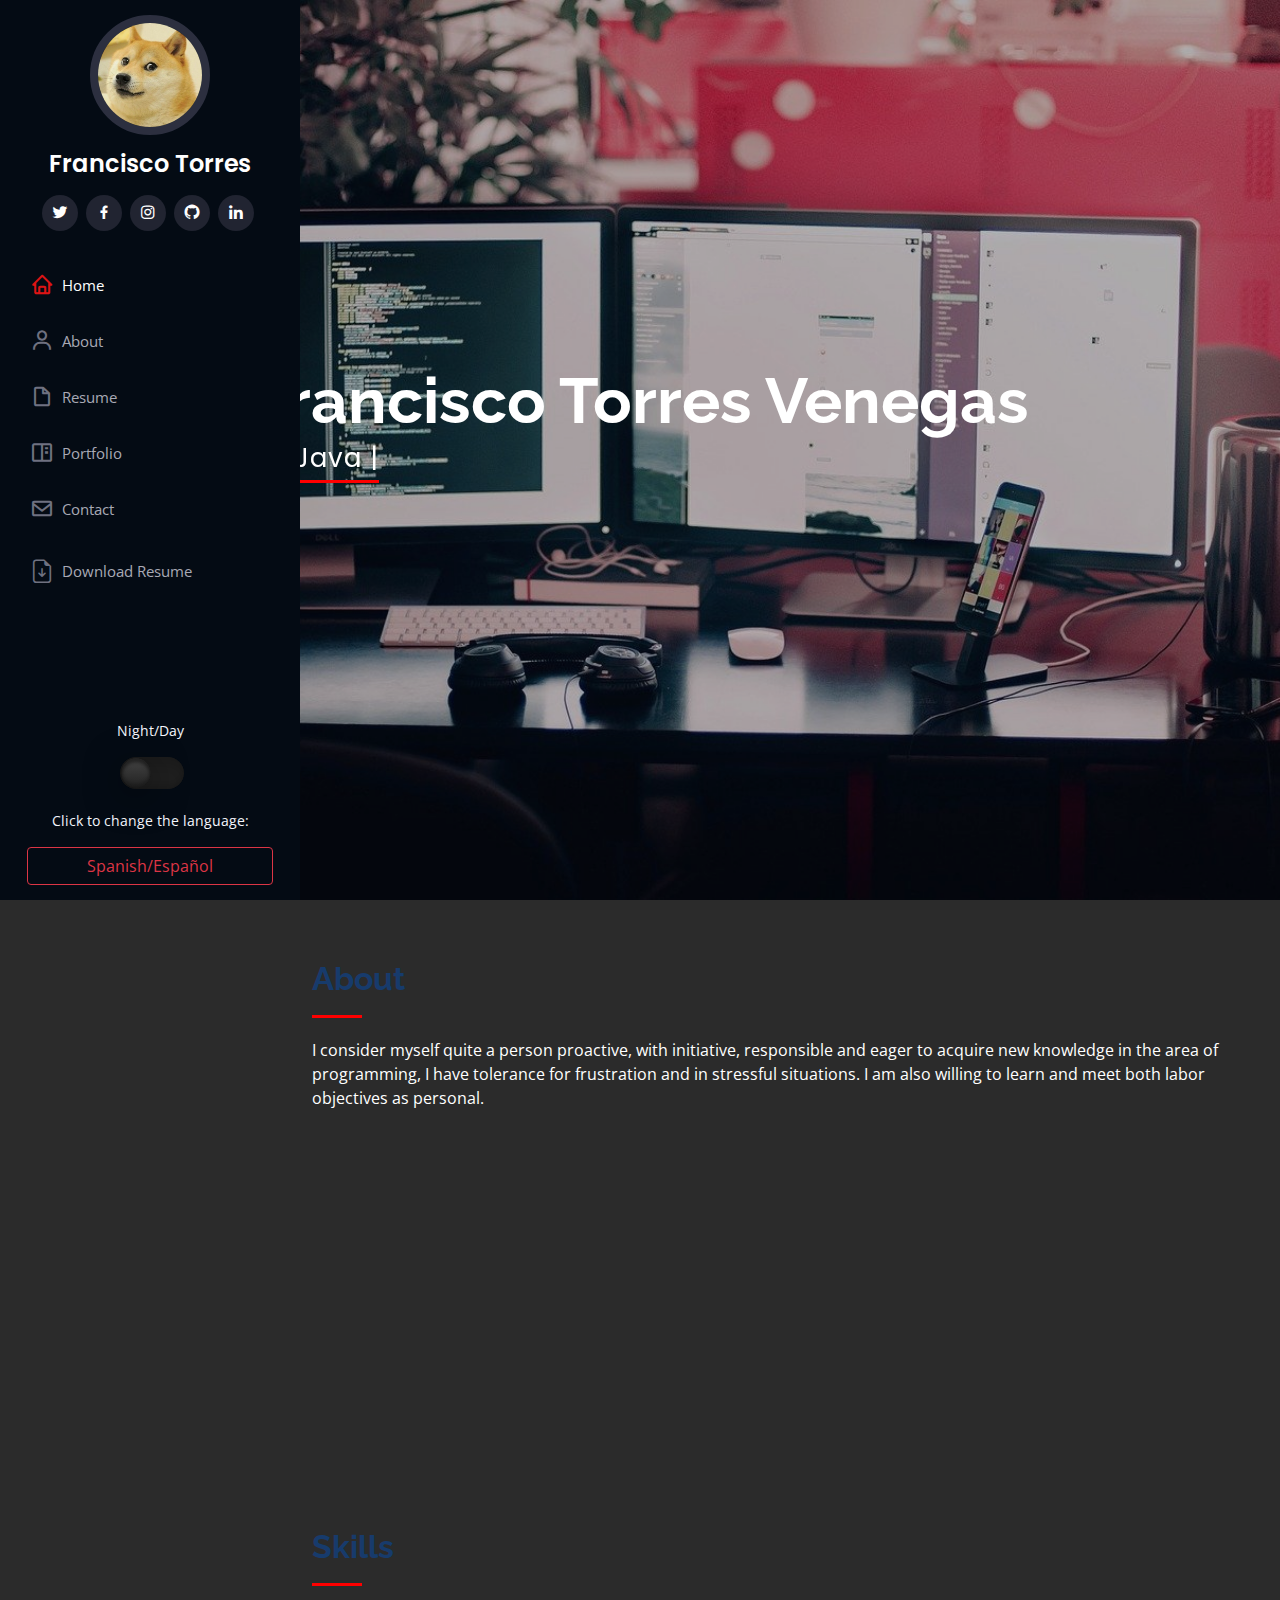
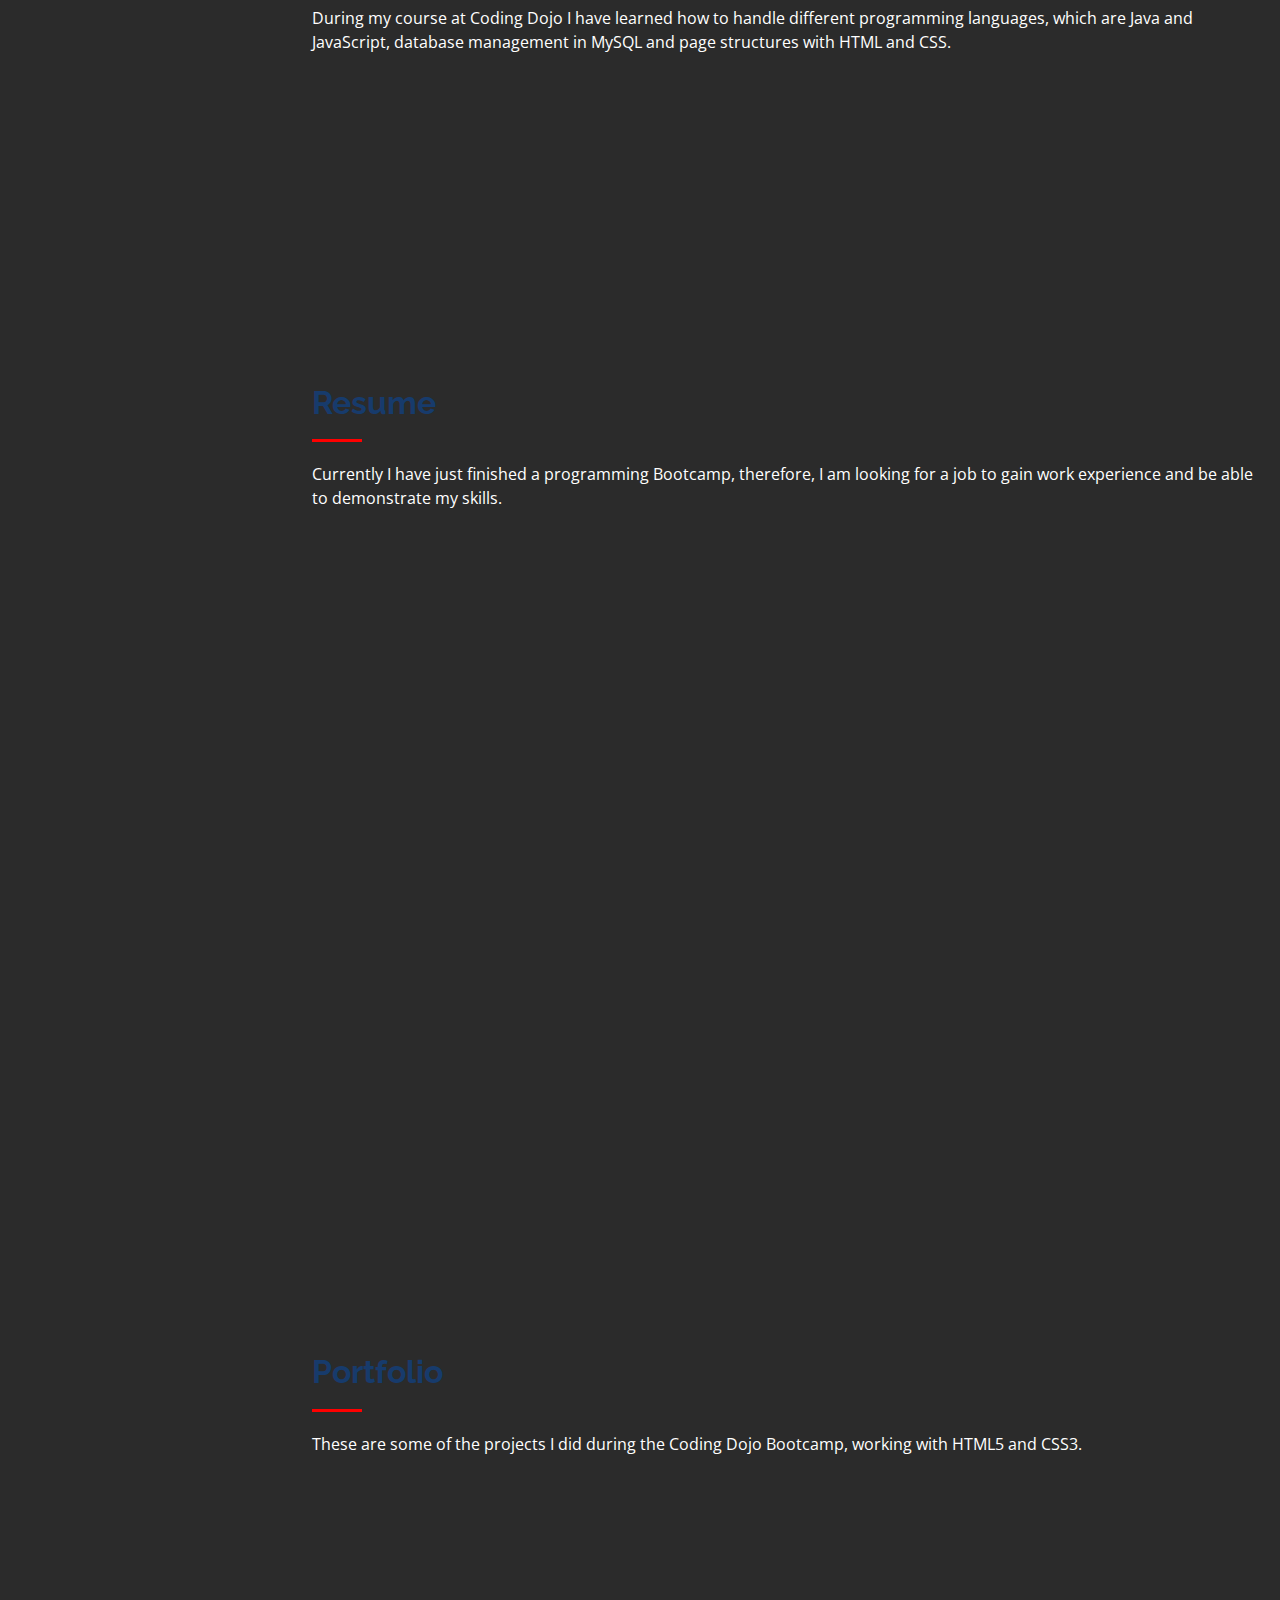
==== en/index.html @ bbfc33fe "Portafolio" ====
<!DOCTYPE html>
<html lang="en">

<head>
  <meta charset="utf-8">
  <meta content="width=device-width, initial-scale=1.0" name="viewport">

  <title>Portfolio</title>
  <meta content="" name="description">
  <meta content="" name="keywords">

  <!-- Favicons -->
  <link href="assets/img/1.png" rel="icon">
  <link href="assets/img/1.png" rel="apple-touch-icon">

  <!-- Google Fonts -->
  <link href="https://fonts.googleapis.com/css?family=Open+Sans:300,300i,400,400i,600,600i,700,700i|Raleway:300,300i,400,400i,500,500i,600,600i,700,700i|Poppins:300,300i,400,400i,500,500i,600,600i,700,700i" rel="stylesheet">

  <!-- Vendor CSS Files -->
  <link href="https://cdn.jsdelivr.net/npm/bootstrap@5.0.2/dist/css/bootstrap.min.css" rel="stylesheet" integrity="sha384-EVSTQN3/azprG1Anm3QDgpJLIm9Nao0Yz1ztcQTwFspd3yD65VohhpuuCOmLASjC" crossorigin="anonymous">
  <script src="https://cdn.jsdelivr.net/npm/bootstrap@5.0.2/dist/js/bootstrap.bundle.min.js" integrity="sha384-MrcW6ZMFYlzcLA8Nl+NtUVF0sA7MsXsP1UyJoMp4YLEuNSfAP+JcXn/tWtIaxVXM" crossorigin="anonymous"></script>
  <link href="assets/vendor/aos/aos.css" rel="stylesheet">
  <link href="assets/vendor/bootstrap/css/bootstrap.min.css" rel="stylesheet">
  <link href="assets/vendor/bootstrap-icons/bootstrap-icons.css" rel="stylesheet">
  <link href="assets/vendor/boxicons/css/boxicons.min.css" rel="stylesheet">
  <link href="assets/vendor/glightbox/css/glightbox.min.css" rel="stylesheet">
  <link href="assets/vendor/swiper/swiper-bundle.min.css" rel="stylesheet">

  <!-- Template Main CSS File -->
  <link href="assets/css/style.css" rel="stylesheet">

</head>

<body>

  <!-- ======= Mobile nav toggle button ======= -->
  <i class="bi bi-list mobile-nav-toggle d-xl-none"></i>

  <!-- ======= Header ======= -->
  <header id="header">
    <div class="d-flex flex-column">
      <div class="profile">
        <img src="assets/img/doge.jpg" alt="" class="img-fluid rounded-circle">
        <h1 class="text-light"><a href="#about">Francisco Torres</a></h1>
        <div class="social-links mt-3 text-center">
          <a target="_blank" href="https://twitter.com/Bastantesletras" class="twitter"><i class="bx bxl-twitter"></i></a>
          <a target="_blank" href="https://www.facebook.com/torres.franciscoo/" class="facebook"><i class="bx bxl-facebook"></i></a>
          <a target="_blank" href="https://www.instagram.com/panch0.o/" class="instagram"><i class="bx bxl-instagram"></i></a>
          <a target="_blank" href="https://github.com/TorresFrancisco" class="github"><i class="bx bxl-github"></i></a>
          <a target="_blank" href="https://www.linkedin.com/in/francisco-torres-venegas-366a89211/" class="linkedin"><i class="bx bxl-linkedin"></i></a>
        </div>
      </div>

      <nav id="navbar" class="nav-menu navbar">
        <ul>
          <li><a href="#hero" class="nav-link scrollto active"><i class="bx bx-home"></i> <span>Home</span></a></li>
          <li><a href="#about" class="nav-link scrollto"><i class="bx bx-user"></i> <span>About</span></a></li>
          <li><a href="#resume" class="nav-link scrollto"><i class="bx bx-file-blank"></i> <span>Resume</span></a></li>
          <li><a href="#portfolio" class="nav-link scrollto"><i class="bx bx-book-content"></i> <span>Portfolio</span></a></li>
          <li><a href="#contact" class="nav-link scrollto"><i class="bx bx-envelope"></i> <span>Contact</span></a></li>
          <li><a download href="assets/cv/Francisco_Torres_CV.pdf" target="_blank"><i class="bi bi-file-earmark-arrow-down"></i> <span>Download Resume</span></a></li>
        </ul>
      </nav><!-- .nav-menu -->
    </div>
  </header><!-- End Header -->

  <!-- ======= Hero Section ======= -->
  <section id="hero" class="d-flex flex-column justify-content-center align-items-center">
    <div class="hero-container" data-aos="fade-in">
      <h1>Francisco Torres Venegas</h1>
      <p>I'm <span class="typed" data-typed-items="Java Developer "></span></p>
    </div>
  </section><!-- End Hero -->

  <main id="main">

    <!-- ======= About Section ======= -->
    <section id="about" class="about">
      <div class="container">

        <div class="section-title">
          <h2>About</h2>
          <p>I consider myself quite a person
            proactive, with initiative, responsible and
            eager to acquire new
            knowledge in the area of
            programming, I have tolerance for
            frustration and in stressful situations.
            I am also willing to learn and
            meet both labor objectives
            as personal.
            </p>
        </div>

        <div class="row">
          <div class="col-lg-4" data-aos="fade-right">
            <img src="assets/img/perfil.jpg" class="img-fluid" alt="">
          </div>
          <div class="col-lg-8 pt-4 pt-lg-0 content" data-aos="fade-left">
            <h3>Junior Full Stack Java Developer</h3>
            <div class="row">
              <div class="col-lg-6">
                <ul>
                  <li><i class="bi bi-chevron-right"></i> <strong>Birthday:</strong> <span>19 November 1996</span></li>
                  <li><i class="bi bi-chevron-right"></i> <strong>Phone:</strong> <span>+569 9452 2660</span></li>
                  <li><i class="bi bi-chevron-right"></i> <strong>City:</strong> <span>Concepción, Chile</span></li>
                </ul>
              </div>
              <div class="col-lg-6">
                <ul>
                  <li><i class="bi bi-chevron-right"></i> <strong>Age:</strong> <span>24</span></li>
                  <li><i class="bi bi-chevron-right"></i> <strong>Degree:</strong> <span>Junior</span></li>
                  <li><i class="bi bi-chevron-right"></i> <strong>Email:</strong> <span>96franciscotorres@gmail.com</span></li>
                </ul>
              </div>
            </div>
            <p>
              One of my main goals is to be part of
              a company where I can develop as
              programmer, put my knowledge into practice
              and grow in the professional and personal area, which
              give me opportunities and tools
              necessary to be able to achieve all my goals
              future.
            </p>
          </div>
        </div>

      </div>
    </section><!-- End About Section -->

    <!-- ======= Skills Section ======= -->
    <section id="skills" class="skills section-bg">
      <div class="container">

        <div class="section-title">
          <h2>Skills</h2>
          <p>During my course at Coding Dojo I have learned how to handle different programming languages, which are Java and JavaScript, database management in MySQL and page structures with HTML and CSS.</p>
        </div>

        <div class="row skills-content">

          <div class="col-lg-6" data-aos="fade-up">

            <div class="progress">
              <span class="skill">HTML <i class="val">75%</i></span>
              <div class="progress-bar-wrap">
                <div class="progress-bar" role="progressbar" aria-valuenow="75" aria-valuemin="0" aria-valuemax="100"></div>
              </div>
            </div>

            <div class="progress">
              <span class="skill">CSS <i class="val">75%</i></span>
              <div class="progress-bar-wrap">
                <div class="progress-bar" role="progressbar" aria-valuenow="75" aria-valuemin="0" aria-valuemax="100"></div>
              </div>
            </div>

            <div class="progress">
              <span class="skill">MySQL <i class="val">75%</i></span>
              <div class="progress-bar-wrap">
                <div class="progress-bar" role="progressbar" aria-valuenow="75" aria-valuemin="0" aria-valuemax="100"></div>
              </div>
            </div>
            
          </div>

          <div class="col-lg-6" data-aos="fade-up" data-aos-delay="100">

            <div class="progress">
              <span class="skill">JAVA <i class="val">70%</i></span>
              <div class="progress-bar-wrap">
                <div class="progress-bar" role="progressbar" aria-valuenow="70" aria-valuemin="0" aria-valuemax="100"></div>
              </div>
            </div>

            <div class="progress">
              <span class="skill">JavaScript <i class="val">30%</i></span>
              <div class="progress-bar-wrap">
                <div class="progress-bar" role="progressbar" aria-valuenow="30" aria-valuemin="0" aria-valuemax="100"></div>
              </div>
            </div>

          </div>

        </div>

      </div>
    </section><!-- End Skills Section -->

    <!-- ======= Resume Section ======= -->
    <section id="resume" class="resume">
      <div class="container">

        <div class="section-title">
          <h2>Resume</h2>
          <p>Currently I have just finished a programming Bootcamp, therefore, I am looking for a job to gain work experience and be able to demonstrate my skills.</p>
        </div>

        <div class="row">
          <div class="col-lg-6" data-aos="fade-up">
            <h3 class="resume-title">Sumary</h3>
            <div class="resume-item pb-0">
              <h4>Francisco Torres Venegas</h4>
              <p><em>Full Stack Java Developer</em></p>
              <ul>
                <li>Mulchén 154, Hualpén, Concepción, Chile</li>
                <li>(+569) 9452 2660</li>
                <li>96franciscotorres@gmail.com</li>
              </ul>
            </div>

            <h3 class="resume-title">Education</h3>
            <div class="resume-item">
              <h4>Java Full-Stack</h4>
              <h5>Mayo 2021</h5>
              <p><em>Coding Dojo</em></p>
              <p>
                At Coding Dojo I got to know JavaScript and deepened Java, I also learned to handle database management (MySQL) and HTML5 and CSS3 page structures.</p>
            </div>
            <div class="resume-item">
              <h4>Ingeniería Civil Informática (Incompleto).</h4>
              <h5>2016-2019</h5>
              <p><em>Universidad Autónoma de Chile, Santiago, Chile</em></p>
              <p>At the University I got to know the programming languages ​​C and Java for the first time.</p>
            </div>
          </div>
          <div class="col-lg-6" data-aos="fade-up" data-aos-delay="100">
          </div> 
        </div>

      </div>
    </section><!-- End Resume Section -->

    <!-- ======= Portfolio Section ======= -->
    <section id="portfolio" class="portfolio section-bg">
      <div class="container">

        <div class="section-title">
          <h2>Portfolio</h2>
          <p>These are some of the projects I did during the Coding Dojo Bootcamp, working with HTML5 and CSS3.</p>
        </div>

        <div class="row" data-aos="fade-up">
          <div class="col-lg-12 d-flex justify-content-center">
            <ul id="portfolio-flters">
              <li data-filter="*" class="filter-active">All</li>
              <li data-filter=".filter-app">App</li>
              <li data-filter=".filter-web">Web</li>
            </ul>
          </div>
        </div>

        <div class="row portfolio-container" data-aos="fade-up" data-aos-delay="100">

          <div class="col-lg-4 col-md-6 portfolio-item filter-web">
            <div class="portfolio-wrap">
              <img src="assets/img/portfolio/torresfrancisco.github.io_Bootstrap.png" class="img-fluid" alt="">
              <div class="portfolio-links">
                <a href="assets/img/portfolio/torresfrancisco.github.io_Bootstrap.png" data-gallery="portfolioGallery" class="portfolio-lightbox" title="Bootstrap"><i class="bx bx-plus"></i></a>
                <a href="https://torresfrancisco.github.io/Bootstrap/" target="_blank" title="More Details"><i class="bx bx-link"></i></a>
              </div>
            </div>
          </div>

          <div class="col-lg-4 col-md-6 portfolio-item filter-web">
            <div class="portfolio-wrap">
              <img src="assets/img/portfolio/torresfrancisco.github.io_MostrandoBloques_.png" class="img-fluid" alt="">
              <div class="portfolio-links">
                <a href="assets/img/portfolio/torresfrancisco.github.io_MostrandoBloques_.png" data-gallery="portfolioGallery" class="portfolio-lightbox" title="Display your Blocks!"><i class="bx bx-plus"></i></a>
                <a href="https://torresfrancisco.github.io/MostrandoBloques/" target="_blank" title="More Details"><i class="bx bx-link"></i></a>
              </div>
            </div>
          </div>

          <div class="col-lg-4 col-md-6 portfolio-item filter-web">
            <div class="portfolio-wrap">
              <img src="assets/img/portfolio/torresfrancisco.github.io_Portafolioooo_.png" class="img-fluid" alt="">
              <div class="portfolio-links">
                <a href="assets/img/portfolio/torresfrancisco.github.io_Portafolioooo_.png" data-gallery="portfolioGallery" class="portfolio-lightbox" title="Portfolio"><i class="bx bx-plus"></i></a>
                <a href="https://torresfrancisco.github.io/Portafolioooo/" target="_blank" title="More Details"><i class="bx bx-link"></i></a>
              </div>
            </div>
          </div>

          <div class="col-lg-4 col-md-6 portfolio-item filter-web">
            <div class="portfolio-wrap">
              <img src="assets/img/portfolio/torresfrancisco.github.io_Python_.png" class="img-fluid" alt="">
              <div class="portfolio-links">
                <a href="assets/img/portfolio/torresfrancisco.github.io_Python_.png" data-gallery="portfolioGallery" class="portfolio-lightbox" title="Python"><i class="bx bx-plus"></i></a>
                <a href="https://torresfrancisco.github.io/Python/" target="_blank" title="More Details"><i class="bx bx-link"></i></a>
              </div>
            </div>
          </div>

          <div class="col-lg-4 col-md-6 portfolio-item filter-web">
            <div class="portfolio-wrap">
              <img src="assets/img/portfolio/torresfrancisco.github.io_SimplementeResponsivo_.png" class="img-fluid" alt="">
              <div class="portfolio-links">
                <a href="assets/img/portfolio/torresfrancisco.github.io_SimplementeResponsivo_.png" data-gallery="portfolioGallery" class="portfolio-lightbox" title="Responsive Page"><i class="bx bx-plus"></i></a>
                <a href="https://torresfrancisco.github.io/SimplementeResponsivo/" target="_blank" title="More Details"><i class="bx bx-link"></i></a>
              </div>
            </div>
          </div>

          <div class="col-lg-4 col-md-6 portfolio-item filter-web">
            <div class="portfolio-wrap">
              <img src="assets/img/portfolio/torresfrancisco.github.io_Bootstrap2_.png" class="img-fluid" alt="">
              <div class="portfolio-links">
                <a href="assets/img/portfolio/torresfrancisco.github.io_Bootstrap2_.png" data-gallery="portfolioGallery" class="portfolio-lightbox" title="Bootstrap 2"><i class="bx bx-plus"></i></a>
                <a href="https://torresfrancisco.github.io/Bootstrap2/" title="More Details"><i class="bx bx-link"></i></a>
              </div>
            </div>
          </div>

          <div class="col-lg-4 col-md-6 portfolio-item filter-web">
            <div class="portfolio-wrap">
              <img src="assets/img/portfolio/torresfrancisco.github.io_Internet_.png" class="img-fluid" alt="">
              <div class="portfolio-links">
                <a href="assets/img/portfolio/torresfrancisco.github.io_Internet_.png" data-gallery="portfolioGallery" class="portfolio-lightbox" title="Internet"><i class="bx bx-plus"></i></a>
                <a href="https://torresfrancisco.github.io/Internet/" title="More Details"><i class="bx bx-link"></i></a>
              </div>
            </div>
          </div>

          <div class="col-lg-4 col-md-6 portfolio-item filter-web">
            <div class="portfolio-wrap">
              <img src="assets/img/portfolio/torresfrancisco.github.io_Prueba_.png" class="img-fluid" alt="">
              <div class="portfolio-links">
                <a href="assets/img/portfolio/torresfrancisco.github.io_Prueba_.png" data-gallery="portfolioGallery" class="portfolio-lightbox" title="Prueba"><i class="bx bx-plus"></i></a>
                <a href="https://torresfrancisco.github.io/Prueba/" title="More Details"><i class="bx bx-link"></i></a>
              </div>
            </div>
          </div>

          <div class="col-lg-4 col-md-6 portfolio-item filter-web">
            <div class="portfolio-wrap">
              <img src="assets/img/portfolio/torresfrancisco.github.io_TrazandoBloques_.png" class="img-fluid" alt="">
              <div class="portfolio-links">
                <a href="assets/img/portfolio/torresfrancisco.github.io_TrazandoBloques_.png" data-gallery="portfolioGallery" class="portfolio-lightbox" title="Trazando Bloques"><i class="bx bx-plus"></i></a>
                <a href="https://torresfrancisco.github.io/TrazandoBloques/" title="More Details"><i class="bx bx-link"></i></a>
              </div>
            </div>
          </div>

        </div>

      </div>
      
    </section><!-- End Portfolio Section -->

    <!-- ======= Contact Section ======= -->
    <section id="contact" class="contact">
      <div class="container">

        <div class="section-title">
          <h2>Contact</h2>
          <p></p>
        </div>

        <div class="row" data-aos="fade-in">

          <div class="col-lg-12 d-flex align-items-stretch">
            <div class="info">
              <div class="address">
                <i class="bi bi-geo-alt"></i>
                <h4>Location:</h4>
                <p>Mulchén 154, Hualpén, Concepción, Chile</p>
              </div>

              <div class="email">
                <i class="bi bi-envelope"></i>
                <h4>Email:</h4>
                <p>96franciscotorres@gmail.com</p>
              </div>

              <div class="phone">
                <i class="bi bi-phone"></i>
                <h4>Cellphone:</h4>
                <p>+569 9452 2660</p>
              </div>

            </div>
            
          </div>

          <iframe src="https://www.google.com/maps/embed?pb=!1m18!1m12!1m3!1d3194.6696773563403!2d-73.08189762635624!3d-36.802469552673756!2m3!1f0!2f0!3f0!3m2!1i1024!2i768!4f13.1!3m3!1m2!1s0x9669b583f4966fd7%3A0xf702325f30d34965!2zTXVsY2jDqW4gMTU0LCBIdWFscMOpbiwgQsOtbyBCw61v!5e0!3m2!1ses!2scl!4v1632937980129!5m2!1ses!2scl" frameborder="0" style="border:0; width: 100%; height: 290px;" allowfullscreen></iframe>
          

        </div>

      </div>
    </section><!-- End Contact Section -->
    <footer id="footer">
      <div class="container">
        <p style="text-align: center;">Night/Day</p>
        <div id="toggle">
          <i class="indicator"></i>
        </div>
        <br>
        <div class="change-language">
          <p style="text-align: center;">Click to change the language:</p>
          <a href="../index.html" type="button" class="btn btn-outline-danger d-flex justify-content-center align-items-center">Spanish/Español</a>
        </div>
      </div>
    </footer>

  </main><!-- End #main -->

  <a href="#" class="back-to-top d-flex align-items-center justify-content-center"><i class="bi bi-arrow-up-short"></i></a>

  <!-- Vendor JS Files -->
  <script src="assets/vendor/aos/aos.js"></script>
  <script src="assets/vendor/bootstrap/js/bootstrap.bundle.min.js"></script>
  <script src="assets/vendor/glightbox/js/glightbox.min.js"></script>
  <script src="assets/vendor/isotope-layout/isotope.pkgd.min.js"></script>
  <script src="assets/vendor/php-email-form/validate.js"></script>
  <script src="assets/vendor/purecounter/purecounter.js"></script>
  <script src="assets/vendor/swiper/swiper-bundle.min.js"></script>
  <script src="assets/vendor/typed.js/typed.min.js"></script>
  <script src="assets/vendor/waypoints/noframework.waypoints.js"></script>

  <!-- Template Main JS File -->
  <script src="assets/js/main.js"></script>

</body>

</html>
---- en/assets/css/style.css ----
/*--------------------------------------------------------------
# General
--------------------------------------------------------------*/
body {
  font-family: "Open Sans", sans-serif;
  color: white;
  background: #2b2b2b;
  transition: 0.5s; 
}
body.active{
  background: #f8f8f8;
  color: black;
}
a {
  color: #149ddd;
  text-decoration: none;
}

a:hover {
  color: red;
  text-decoration: none;
}

h1, h2, h3, h4, h5, h6 {
  font-family: "Raleway", sans-serif;
}

/*--------------------------------------------------------------
# Back to top button
--------------------------------------------------------------*/
.back-to-top {
  position: fixed;
  visibility: hidden;
  opacity: 0;
  right: 15px;
  bottom: 15px;
  z-index: 996;
  background: linear-gradient(red, blue);
  width: 60px;
  height: 60px;
  border-radius: 50px;
  transition: all 0.4s;
}
.back-to-top i {
  font-size: 28px;
  color: #fff;
  line-height: 0;
}
.back-to-top:hover {
  background: linear-gradient(purple, red);
  color: #fff;
}
.back-to-top.active {
  visibility: visible;
  opacity: 1;
}

/*--------------------------------------------------------------
# Header
--------------------------------------------------------------*/
#header {
  position: fixed;
  top: 0;
  left: 0;
  bottom: 0;
  width: 300px;
  transition: all ease-in-out 0.5s;
  z-index: 9997;
  transition: all 0.5s;
  padding: 0 15px;
  background: #040b14;
  overflow-y: auto;
}
#header .profile img {
  margin: 15px auto;
  display: block;
  width: 120px;
  border: 8px solid #2c2f3f;
}
#header .profile h1 {
  font-size: 24px;
  margin: 0;
  padding: 0;
  font-weight: 600;
  -moz-text-align-last: center;
  text-align-last: center;
  font-family: "Poppins", sans-serif;
}
#header .profile h1 a, #header .profile h1 a:hover {
  color: #fff;
  text-decoration: none;
}
#header .profile .social-links a {
  font-size: 18px;
  display: inline-block;
  background: #212431;
  color: #fff;
  line-height: 1;
  padding: 8px 0;
  margin-right: 4px;
  border-radius: 50%;
  text-align: center;
  width: 36px;
  height: 36px;
  transition: 0.3s;
}
#header .profile .social-links a:hover {
  background: #dd1414;
  color: #fff;
  text-decoration: none;
}

#main {
  margin-left: 300px;
}

@media (max-width: 1199px) {
  #header {
    left: -300px;
  }

  #main {
    margin-left: 0;
  }
}
#toggle{
  position: relative;
  display: block;
  left: 38%;
  width: 64px;
  height: 32px;
  border-radius: 32px;
  background: #222;
  transition: 0.5s;
  cursor: pointer;
  box-shadow: inset 0 8px 60px rgba(0, 0, 0, 0.1 ),
              inset 0 8px 8px rgba(0, 0, 0, 0.1 ),
              inset 0 -4px 4px rgba(0, 0, 0, 0.1 );
}
#toggle.active{
  background: #fff;
  box-shadow: inset 0 2px 60px rgba(0, 0, 0, 0.1 ),
              inset 0 2px 8px rgba(0, 0, 0, 0.1 ),
              inset 0 -4px 4px rgba(0, 0, 0, 0.05 );
}
#toggle .indicator{
  position: absolute;
  top: 0;
  left: 0;
  width: 32px;
  height: 32px;
  background: linear-gradient(to bottom, #444, #222);
  border-radius: 50%;
  transform: scale(0.9);
  box-shadow: 0 8px 40px rgba(0, 0, 0, 0.5 ),
              inset 0 4px 4px rgba(0, 0, 0, 0.5 ),
              inset 0 -4px 4px rgba(0, 0, 0, 0.2 );

}
#toggle.active .indicator{
  left: 32px;
  background: linear-gradient(to bottom, #eaeaea, #f9f9f9);
  box-shadow: 0 8px 40px rgba(0, 0, 0, 0.1 ),
              inset 0 4px 4px rgba(255, 255, 255, 1 ),
              inset 0 -4px 4px rgba(255, 255, 255, 1 );

}
/*--------------------------------------------------------------
# Navigation Menu
--------------------------------------------------------------*/
/* Desktop Navigation */
.nav-menu {
  padding: 30px 0 0 0;
}
.nav-menu * {
  margin: 0;
  padding: 0;
  list-style: none;
}
.nav-menu > ul > li {
  position: relative;
  white-space: nowrap;
}
.nav-menu a, .nav-menu a:focus {
  display: flex;
  align-items: center;
  color: #a8a9b4;
  padding: 12px 15px;
  margin-bottom: 8px;
  transition: 0.3s;
  font-size: 15px;
}
.nav-menu a i, .nav-menu a:focus i {
  font-size: 24px;
  padding-right: 8px;
  color: #6f7180;
}
.nav-menu a:hover, .nav-menu .active, .nav-menu .active:focus, .nav-menu li:hover > a {
  text-decoration: none;
  color: #fff;
}
.nav-menu a:hover i, .nav-menu .active i, .nav-menu .active:focus i, .nav-menu li:hover > a i {
  color: #dd1414;
}

/* Mobile Navigation */
.mobile-nav-toggle {
  position: fixed;
  right: 15px;
  top: 15px;
  z-index: 9998;
  border: 0;
  font-size: 24px;
  transition: all 0.4s;
  outline: none !important;
  background-color: red;
  color: #fff;
  width: 40px;
  height: 40px;
  display: inline-flex;
  align-items: center;
  justify-content: center;
  line-height: 0;
  border-radius: 50px;
  cursor: pointer;
}

.mobile-nav-active {
  overflow: hidden;
}
.mobile-nav-active #header {
  left: 0;
}

/*--------------------------------------------------------------
# Hero Section
--------------------------------------------------------------*/
#hero {
  width: 100%;
  height: 100vh;
  background: url("../img/desktop-1245714_1280.jpg") top center;
  background-size: cover;
}
#hero:before {
  content: "";
  background: rgba(5, 13, 24, 0.3);
  position: absolute;
  bottom: 0;
  top: 0;
  left: 0;
  right: 0;
  z-index: 1;
}
#hero .hero-container {
  position: relative;
  z-index: 2;
  min-width: 300px;
}
#hero h1 {
  margin: 0 0 10px 0;
  font-size: 64px;
  font-weight: 700;
  line-height: 56px;
  color: #fff;
}
#hero p {
  color: #fff;
  margin-bottom: 50px;
  font-size: 26px;
  font-family: "Poppins", sans-serif;
}
#hero p span {
  color: #fff;
  padding-bottom: 4px;
  letter-spacing: 1px;
  border-bottom: 3px solid red;
}
@media (min-width: 1024px) {
  #hero {
    background-attachment: fixed;
  }
}
@media (max-width: 768px) {
  #hero h1 {
    font-size: 28px;
    line-height: 36px;
  }
  #hero h2 {
    font-size: 18px;
    line-height: 24px;
    margin-bottom: 30px;
  }
}

/*--------------------------------------------------------------
# Sections General
--------------------------------------------------------------*/
section {
  padding: 60px 0;
  overflow: hidden;
}
.section-bg.active{
  background: #f8f8f8;
}
.section-bg {
  transition: 0.5s; 
  color: white or black;
}

.section-title {
  padding-bottom: 30px;
}
.section-title h2 {
  font-size: 32px;
  font-weight: bold;
  margin-bottom: 20px;
  padding-bottom: 20px;
  position: relative;
  color: #173b6c;
}
.section-title h2::after {
  content: "";
  position: absolute;
  display: block;
  width: 50px;
  height: 3px;
  background: red;
  bottom: 0;
  left: 0;
}
.section-title p {
  margin-bottom: 0;
}

/*--------------------------------------------------------------
# About
--------------------------------------------------------------*/
.about .content h3 {
  font-weight: 700;
  font-size: 26px;
  color: #173b6c;
}
.about .content ul {
  list-style: none;
  padding: 0;
}
.about .content ul li {
  margin-bottom: 20px;
  display: flex;
  align-items: center;
}
.about .content ul strong {
  margin-right: 10px;
}
.about .content ul i {
  font-size: 16px;
  margin-right: 5px;
  color: red;
  line-height: 0;
}
.about .content p:last-child {
  margin-bottom: 0;
}

/*--------------------------------------------------------------
# Skills
--------------------------------------------------------------*/
.skills .progress {
  height: 60px;
  display: block;
  background: none;
  border-radius: 0;
}
.skills .progress .skill {
  padding: 0;
  margin: 0 0 6px 0;
  text-transform: uppercase;
  display: block;
  font-weight: 600;
  font-family: "Poppins", sans-serif;
  color: #050d18;
}
.skills .progress .skill .val {
  float: right;
  font-style: normal;
}
.skills .progress-bar-wrap {
  background: #dce8f8;
  height: 10px;
}
.skills .progress-bar {
  width: 1px;
  height: 10px;
  transition: 0.9s;
  background-color: red;
}

/*--------------------------------------------------------------
# Resume
--------------------------------------------------------------*/
.resume .resume-title {
  font-size: 26px;
  font-weight: 700;
  margin-top: 20px;
  margin-bottom: 20px;
  color: #050d18;
}
.resume .resume-item {
  padding: 0 0 20px 20px;
  margin-top: -2px;
  border-left: 2px solid #1f5297;
  position: relative;
}
.resume .resume-item h4 {
  line-height: 18px;
  font-size: 18px;
  font-weight: 600;
  text-transform: uppercase;
  font-family: "Poppins", sans-serif;
  color: #050d18;
  margin-bottom: 10px;
}
.resume .resume-item h5 {
  font-size: 16px;
  background: #e4edf9;
  padding: 5px 15px;
  display: inline-block;
  font-weight: 600;
  margin-bottom: 10px;
  color: black;
}
.resume .resume-item ul {
  padding-left: 20px;
}
.resume .resume-item ul li {
  padding-bottom: 10px;
}
.resume .resume-item:last-child {
  padding-bottom: 0;
}
.resume .resume-item::before {
  content: "";
  position: absolute;
  width: 16px;
  height: 16px;
  border-radius: 50px;
  left: -9px;
  top: 0;
  background: #fff;
  border: 2px solid #1f5297;
}

/*--------------------------------------------------------------
# Portfolio
--------------------------------------------------------------*/
.portfolio .portfolio-item {
  margin-bottom: 30px;
}
.portfolio #portfolio-flters {
  padding: 0;
  margin: 0 auto 35px auto;
  list-style: none;
  text-align: center;
  background: #fff;
  border-radius: 50px;
  padding: 2px 15px;
}
.portfolio #portfolio-flters li {
  cursor: pointer;
  display: inline-block;
  padding: 10px 15px 8px 15px;
  font-size: 14px;
  font-weight: 600;
  line-height: 1;
  text-transform: uppercase;
  color: #272829;
  margin-bottom: 5px;
  transition: all 0.3s ease-in-out;
}
.portfolio #portfolio-flters li:hover, .portfolio #portfolio-flters li.filter-active {
  color: red;
}
.portfolio #portfolio-flters li:last-child {
  margin-right: 0;
}
.portfolio .portfolio-wrap {
  transition: 0.3s;
  position: relative;
  overflow: hidden;
  z-index: 1;
}
.portfolio .portfolio-wrap::before {
  content: "";
  background: rgba(255, 255, 255, 0.5);
  position: absolute;
  left: 0;
  right: 0;
  top: 0;
  bottom: 0;
  transition: all ease-in-out 0.3s;
  z-index: 2;
  opacity: 0;
}
.portfolio .portfolio-wrap .portfolio-links {
  opacity: 1;
  left: 0;
  right: 0;
  bottom: -60px;
  z-index: 3;
  position: absolute;
  transition: all ease-in-out 0.3s;
  display: flex;
  justify-content: center;
}
.portfolio .portfolio-wrap .portfolio-links a {
  color: #fff;
  font-size: 28px;
  text-align: center;
  background: rgba(221, 20, 20, 0.75);
  transition: 0.3s;
  width: 50%;
}
.portfolio .portfolio-wrap .portfolio-links a:hover {
  background: rgba(221, 20, 20, 0.95);
}
.portfolio .portfolio-wrap .portfolio-links a + a {
  border-left: 1px solid red;
}
.portfolio .portfolio-wrap:hover::before {
  top: 0;
  left: 0;
  right: 0;
  bottom: 0;
  opacity: 1;
}
.portfolio .portfolio-wrap:hover .portfolio-links {
  opacity: 1;
  bottom: 0;
}

/*--------------------------------------------------------------
# Portfolio Details
--------------------------------------------------------------*/
.portfolio-details {
  padding-top: 40px;
}
.portfolio-details .portfolio-details-slider img {
  width: 100%;
}
.portfolio-details .portfolio-details-slider .swiper-pagination {
  margin-top: 20px;
  position: relative;
}
.portfolio-details .portfolio-details-slider .swiper-pagination .swiper-pagination-bullet {
  width: 12px;
  height: 12px;
  background-color: #fff;
  opacity: 1;
  border: 1px solid red;
}
.portfolio-details .portfolio-details-slider .swiper-pagination .swiper-pagination-bullet-active {
  background-color: red;
}
.portfolio-details .portfolio-info {
  padding: 30px;
  box-shadow: 0px 0 30px rgba(5, 13, 24, 0.08);
}
.portfolio-details .portfolio-info h3 {
  font-size: 22px;
  font-weight: 700;
  margin-bottom: 20px;
  padding-bottom: 20px;
  border-bottom: 1px solid #eee;
}
.portfolio-details .portfolio-info ul {
  list-style: none;
  padding: 0;
  font-size: 15px;
}
.portfolio-details .portfolio-info ul li + li {
  margin-top: 10px;
}
.portfolio-details .portfolio-description {
  padding-top: 30px;
}
.portfolio-details .portfolio-description h2 {
  font-size: 26px;
  font-weight: 700;
  margin-bottom: 20px;
}
.portfolio-details .portfolio-description p {
  padding: 0;
}

/*--------------------------------------------------------------
# Contact
--------------------------------------------------------------*/
.contact {
  padding-bottom: 130px;
}
.contact .info {
  padding: 30px;
  background: #fff;
  width: 100%;
  box-shadow: 0 0 24px 0 rgba(0, 0, 0, 0.12);
}
.contact .info i {
  font-size: 20px;
  color: red;
  float: left;
  width: 44px;
  height: 44px;
  background: #dff3fc;
  display: flex;
  justify-content: center;
  align-items: center;
  border-radius: 50px;
  transition: all 0.3s ease-in-out;
}
.contact .info h4 {
  padding: 0 0 0 60px;
  font-size: 22px;
  font-weight: 600;
  margin-bottom: 5px;
  color: #050d18;
}
.contact .info p {
  padding: 0 0 10px 60px;
  margin-bottom: 20px;
  font-size: 14px;
  color: #173b6c;
}
.contact .info .email p {
  padding-top: 5px;
}
.contact .info .social-links {
  padding-left: 60px;
}
.contact .info .social-links a {
  font-size: 18px;
  display: inline-block;
  background: #333;
  color: #fff;
  line-height: 1;
  padding: 8px 0;
  border-radius: 50%;
  text-align: center;
  width: 36px;
  height: 36px;
  transition: 0.3s;
  margin-right: 10px;
}
.contact .info .social-links a:hover {
  background: red;
  color: #fff;
}
.contact .info .email:hover i, .contact .info .address:hover i, .contact .info .phone:hover i {
  background: red;
  color: #fff;
}

@-webkit-keyframes animate-loading {
  0% {
    transform: rotate(0deg);
  }
  100% {
    transform: rotate(360deg);
  }
}
@keyframes animate-loading {
  0% {
    transform: rotate(0deg);
  }
  100% {
    transform: rotate(360deg);
  }
}

/*--------------------------------------------------------------
# Breadcrumbs
--------------------------------------------------------------*/
.breadcrumbs {
  padding: 20px 0;
  background: #f9f9f9;
}
.breadcrumbs h2 {
  font-size: 26px;
  font-weight: 300;
}
.breadcrumbs ol {
  display: flex;
  flex-wrap: wrap;
  list-style: none;
  padding: 0;
  margin: 0;
  font-size: 15px;
}
.breadcrumbs ol li + li {
  padding-left: 10px;
}
.breadcrumbs ol li + li::before {
  display: inline-block;
  padding-right: 10px;
  color: #0e2442;
  content: "/";
}
@media (max-width: 768px) {
  .breadcrumbs .d-flex {
    display: block !important;
  }
  .breadcrumbs ol {
    display: block;
  }
  .breadcrumbs ol li {
    display: inline-block;
  }
}

/*--------------------------------------------------------------
# Footer
--------------------------------------------------------------*/
#footer {
  padding: 15px;
  color: #f4f6fd;
  font-size: 14px;
  position: fixed;
  left: 0;
  bottom: 0;
  width: 300px;
  z-index: 9999;
  background: #040b14;
}
#footer .copyright {
  text-align: center;
}
#footer .credits {
  padding-top: 5px;
  text-align: center;
  font-size: 13px;
  color: #eaebf0;
}
@media (max-width: 1199px) {
  #footer {
    position: static;
    width: auto;
    padding-right: 20px 15px;
  }
}
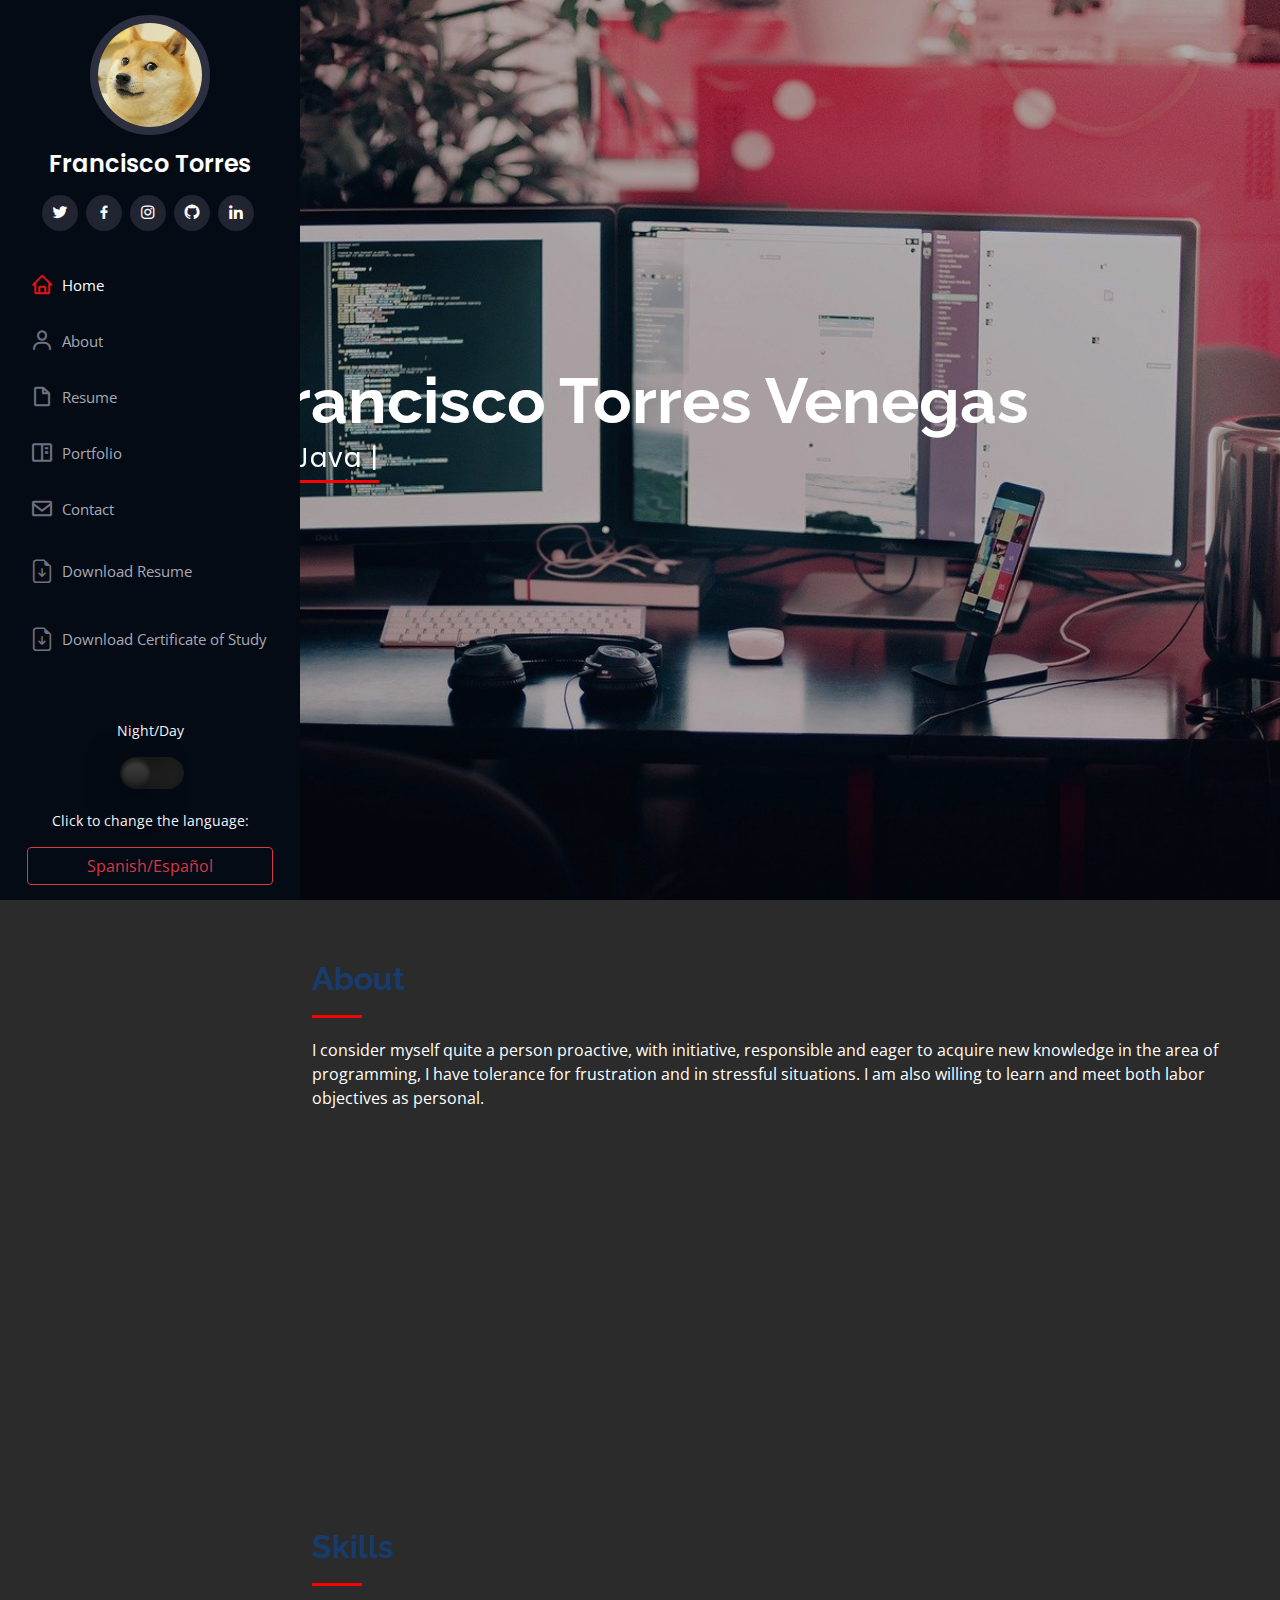
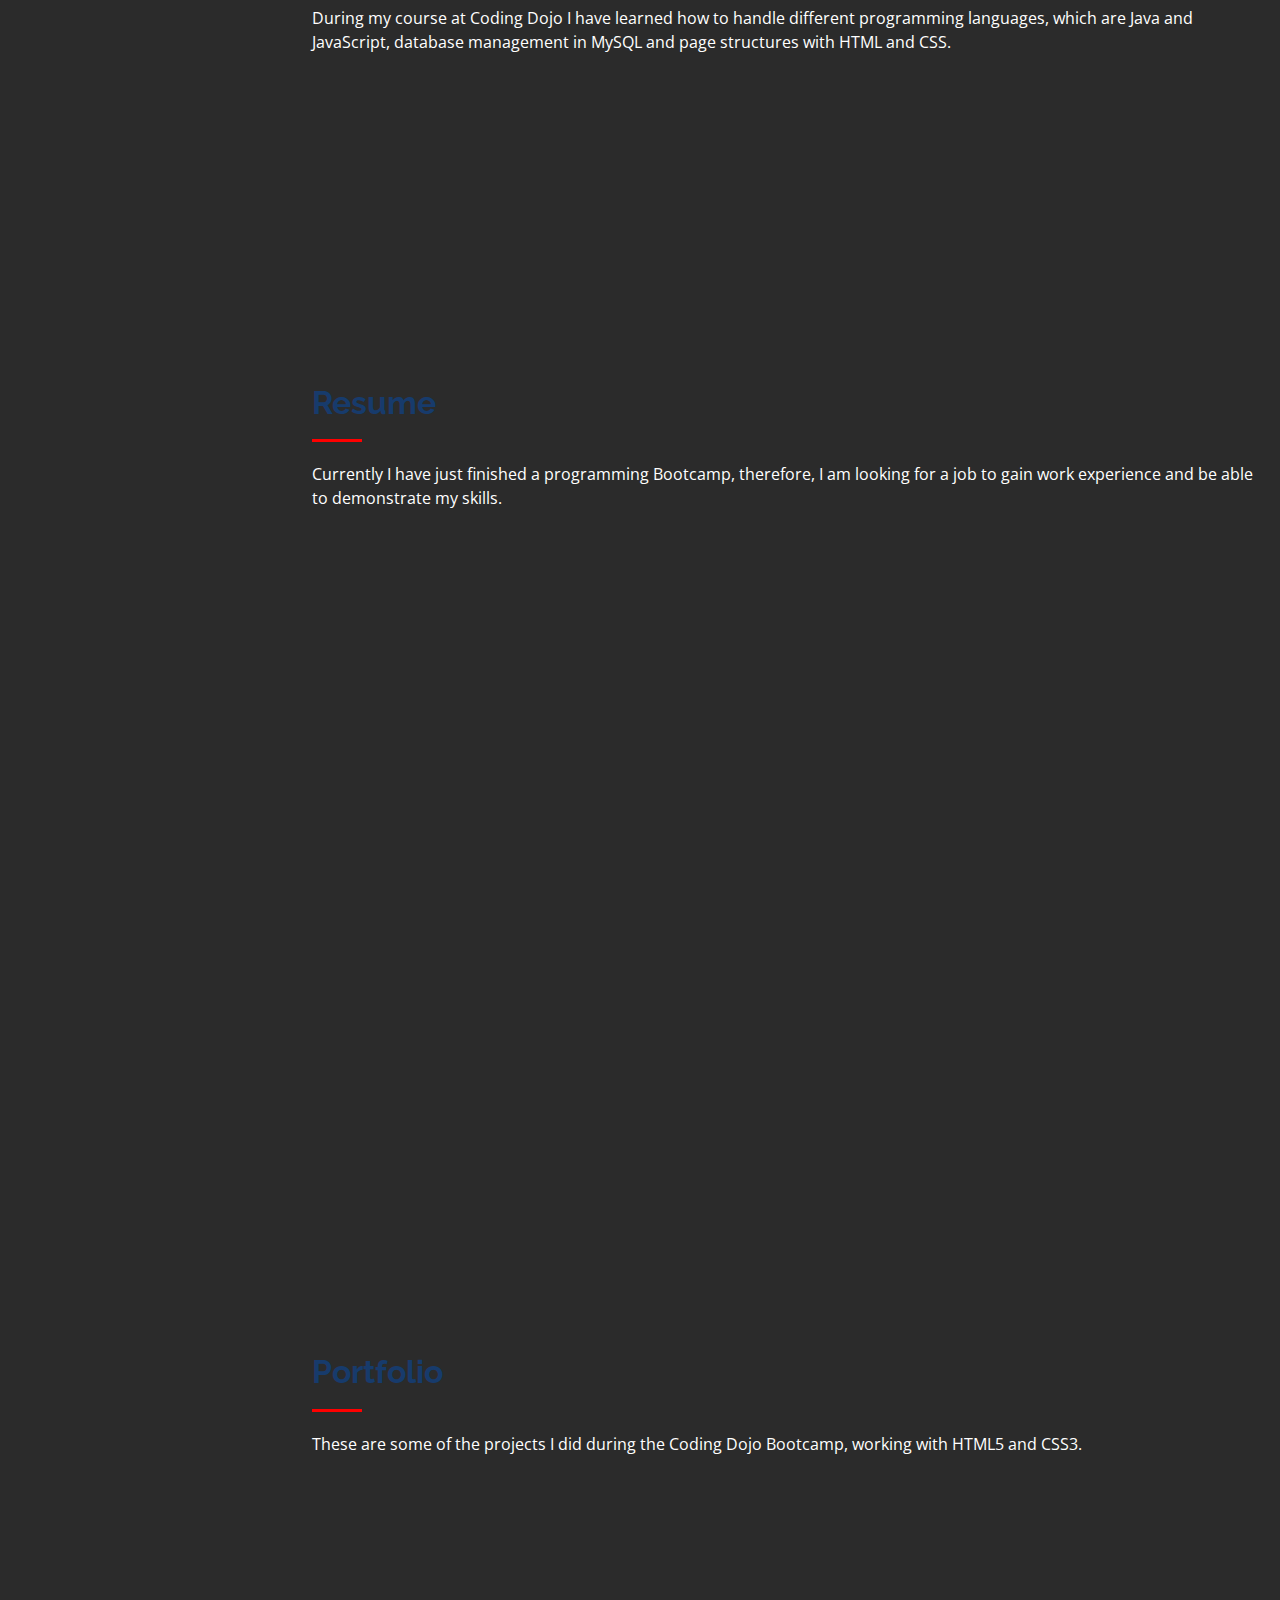
==== commit ff2c3646: "Update portafolio" ====
--- a/en/index.html
+++ b/en/index.html
@@ -59,6 +59,7 @@
           <li><a href="#portfolio" class="nav-link scrollto"><i class="bx bx-book-content"></i> <span>Portfolio</span></a></li>
           <li><a href="#contact" class="nav-link scrollto"><i class="bx bx-envelope"></i> <span>Contact</span></a></li>
           <li><a download href="assets/cv/Francisco_Torres_CV.pdf" target="_blank"><i class="bi bi-file-earmark-arrow-down"></i> <span>Download Resume</span></a></li>
+          <li><a download href="assets/Certificado/Diploma Francisco Torres - Accenture.pdf" target="_blank"><i class="bi bi-file-earmark-arrow-down"></i> <span>Download Certificate of Study</span></a></li>
         </ul>
       </nav><!-- .nav-menu -->
     </div>
@@ -103,7 +104,7 @@
                 <ul>
                   <li><i class="bi bi-chevron-right"></i> <strong>Birthday:</strong> <span>19 November 1996</span></li>
                   <li><i class="bi bi-chevron-right"></i> <strong>Phone:</strong> <span>+569 9452 2660</span></li>
-                  <li><i class="bi bi-chevron-right"></i> <strong>City:</strong> <span>Concepción, Chile</span></li>
+                  <li><i class="bi bi-chevron-right"></i> <strong>City:</strong> <span>Santiago, Chile</span></li>
                 </ul>
               </div>
               <div class="col-lg-6">
@@ -204,7 +205,7 @@
               <h4>Francisco Torres Venegas</h4>
               <p><em>Full Stack Java Developer</em></p>
               <ul>
-                <li>Mulchén 154, Hualpén, Concepción, Chile</li>
+                <li>Manuel Antonio Tocornal 601 Santiago, Santiago, Chile</li>
                 <li>(+569) 9452 2660</li>
                 <li>96franciscotorres@gmail.com</li>
               </ul>
@@ -365,7 +366,7 @@
               <div class="address">
                 <i class="bi bi-geo-alt"></i>
                 <h4>Location:</h4>
-                <p>Mulchén 154, Hualpén, Concepción, Chile</p>
+                <p>Manuel Antonio Tocornal 601 Santiago, Santiago, Chile</p>
               </div>
 
               <div class="email">
@@ -384,8 +385,8 @@
             
           </div>
 
-          <iframe src="https://www.google.com/maps/embed?pb=!1m18!1m12!1m3!1d3194.6696773563403!2d-73.08189762635624!3d-36.802469552673756!2m3!1f0!2f0!3f0!3m2!1i1024!2i768!4f13.1!3m3!1m2!1s0x9669b583f4966fd7%3A0xf702325f30d34965!2zTXVsY2jDqW4gMTU0LCBIdWFscMOpbiwgQsOtbyBCw61v!5e0!3m2!1ses!2scl!4v1632937980129!5m2!1ses!2scl" frameborder="0" style="border:0; width: 100%; height: 290px;" allowfullscreen></iframe>
-          
+          <iframe src="https://maps.google.com/maps?q=manuel%20antonio%20tocornal%20601%20santaigo&t=&z=17&ie=UTF8&iwloc=&output=embed" frameborder="0" style="border:0; width: 100%; height: 290px;" allowfullscreen></iframe>
+
 
         </div>
 
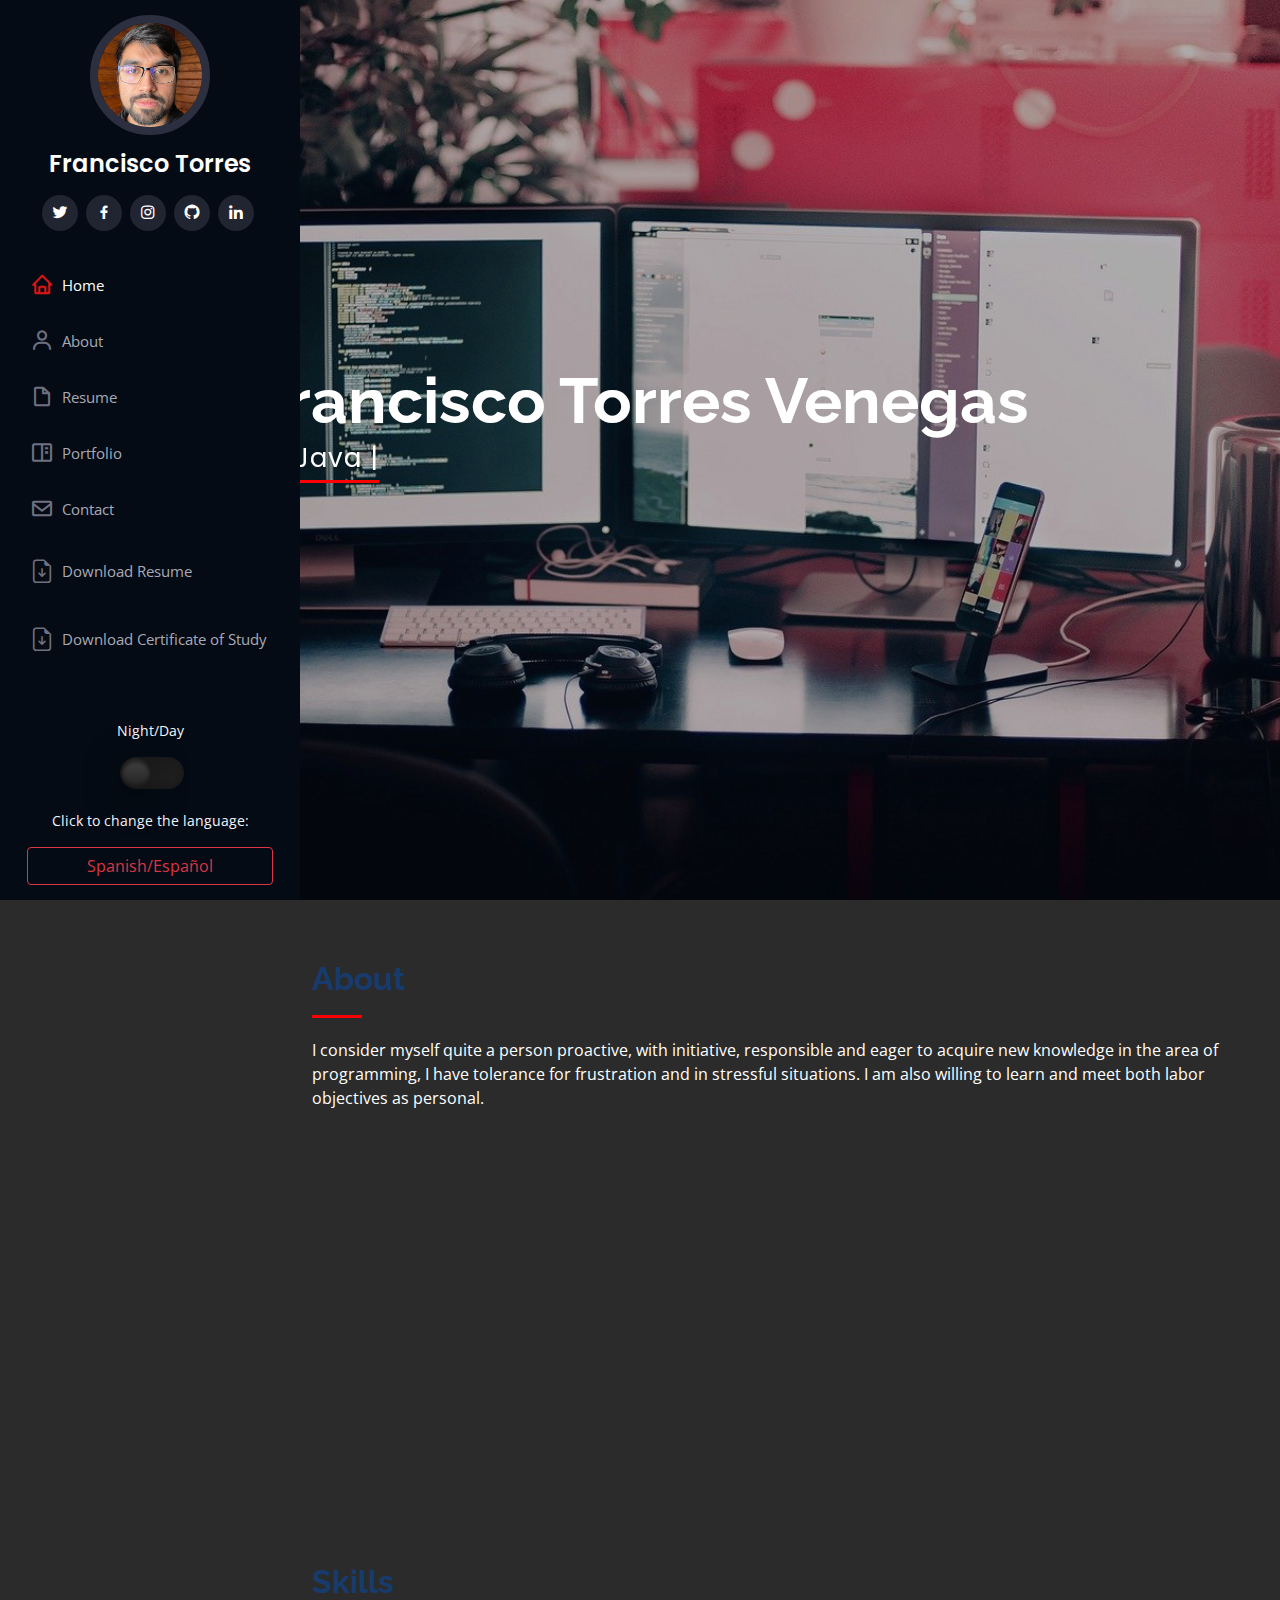
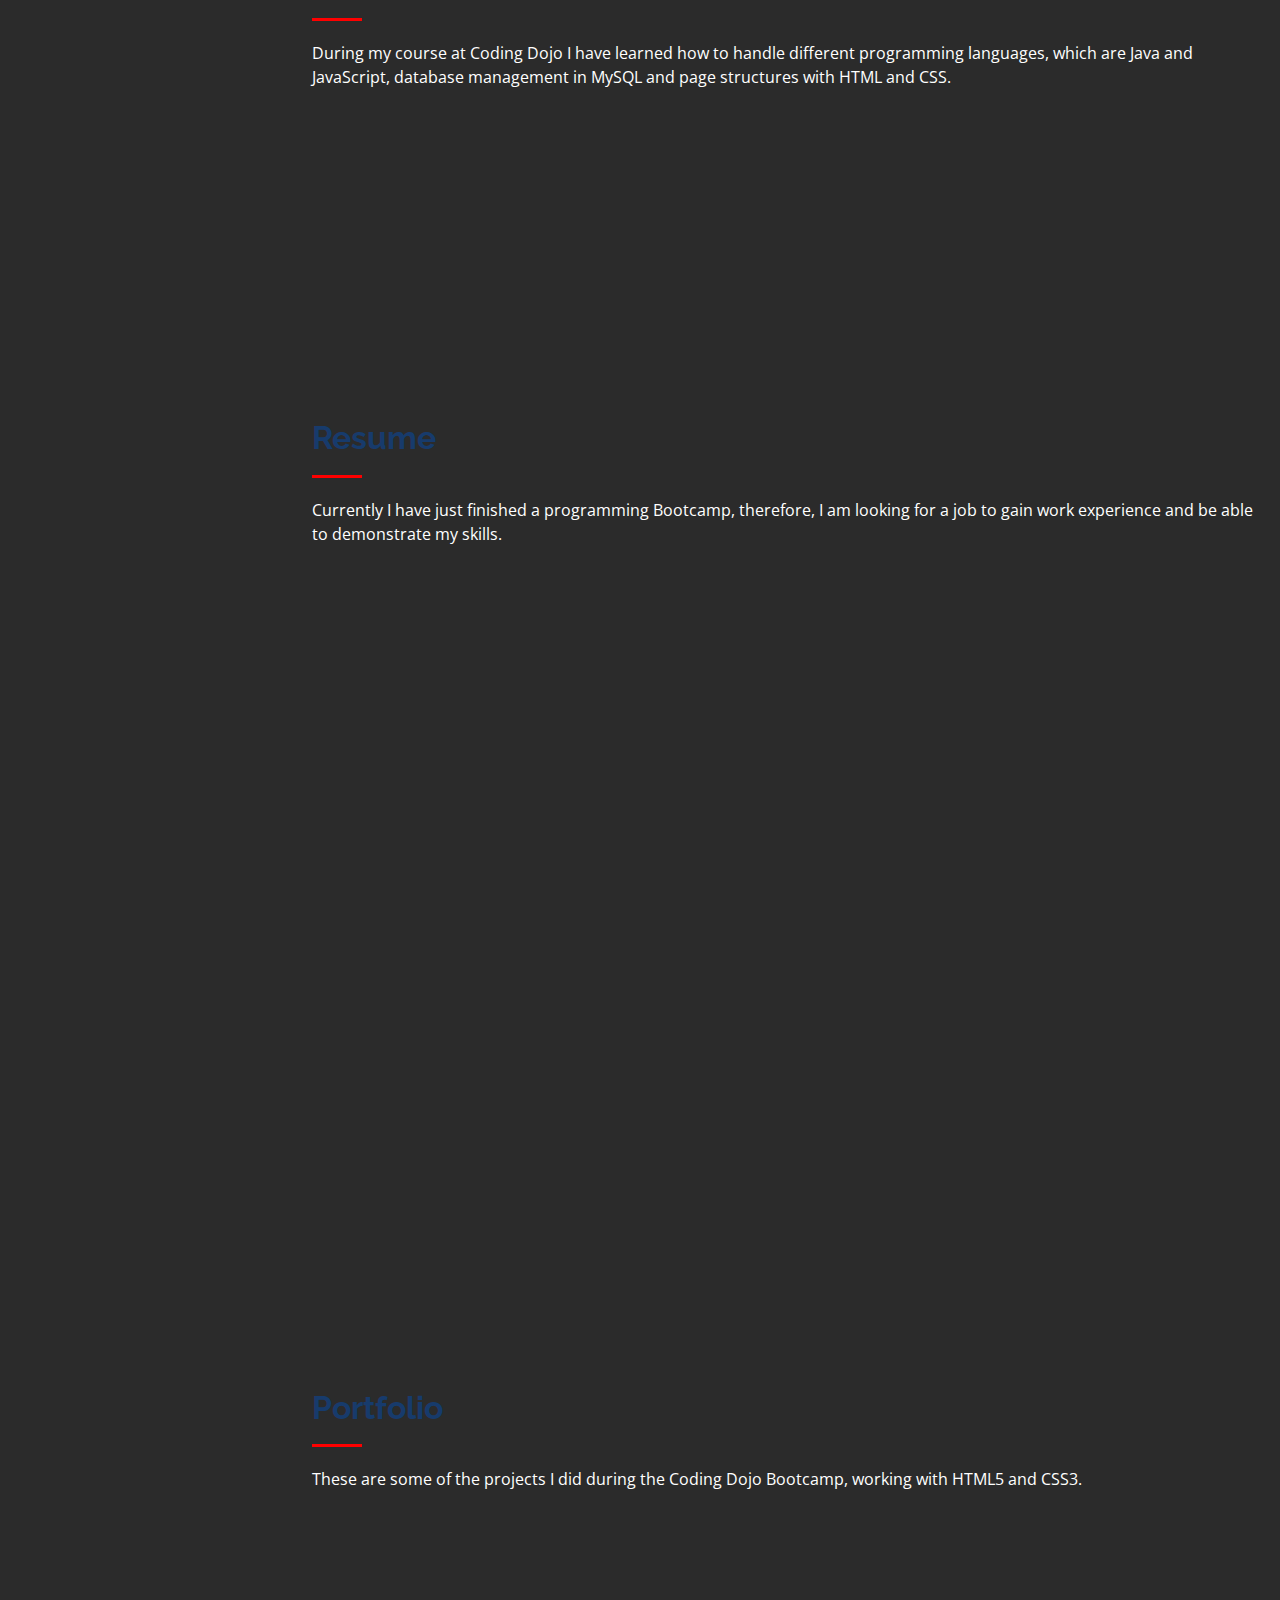
==== commit a60b276d: "foto" ====
--- a/en/index.html
+++ b/en/index.html
@@ -40,7 +40,7 @@
   <header id="header">
     <div class="d-flex flex-column">
       <div class="profile">
-        <img src="assets/img/doge.jpg" alt="" class="img-fluid rounded-circle">
+        <img src="assets/img/1628481805711.jpg" alt="" class="img-fluid rounded-circle">
         <h1 class="text-light"><a href="#about">Francisco Torres</a></h1>
         <div class="social-links mt-3 text-center">
           <a target="_blank" href="https://twitter.com/Bastantesletras" class="twitter"><i class="bx bxl-twitter"></i></a>
@@ -95,7 +95,7 @@
 
         <div class="row">
           <div class="col-lg-4" data-aos="fade-right">
-            <img src="assets/img/perfil.jpg" class="img-fluid" alt="">
+            <img src="assets/img/1628481805711.jpg" class="img-fluid" alt="">
           </div>
           <div class="col-lg-8 pt-4 pt-lg-0 content" data-aos="fade-left">
             <h3>Junior Full Stack Java Developer</h3>
@@ -109,7 +109,7 @@
               </div>
               <div class="col-lg-6">
                 <ul>
-                  <li><i class="bi bi-chevron-right"></i> <strong>Age:</strong> <span>24</span></li>
+                  <li><i class="bi bi-chevron-right"></i> <strong>Age:</strong> <span>25</span></li>
                   <li><i class="bi bi-chevron-right"></i> <strong>Degree:</strong> <span>Junior</span></li>
                   <li><i class="bi bi-chevron-right"></i> <strong>Email:</strong> <span>96franciscotorres@gmail.com</span></li>
                 </ul>
